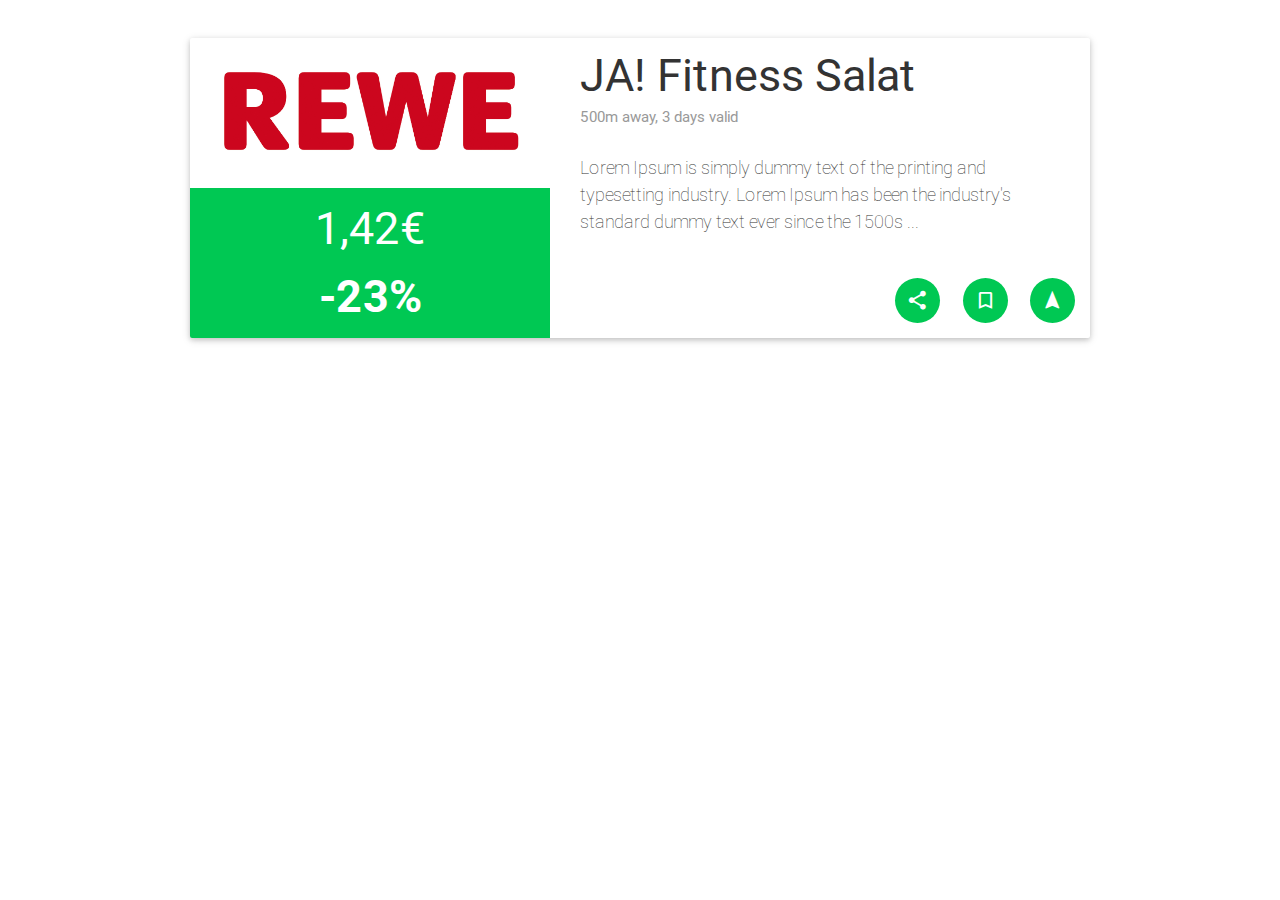
==== website/card-test.html @ 9ba270cf "started card implementation" ====
<html ng-app="crowdpaths">
<head>
    <title>Local Coupon</title>

    <meta charset="UTF-8">

    <!--Let browser know website is optimized for mobile-->
    <meta name="viewport" content="width=device-width, initial-scale=1.0, maximum-scale=1.0, user-scalable=no"/>
    <link rel="icon" href="img/favicon/favicon.png" type="image/x-icon"/>

    <!--Import materialize.css-->
    <link type="text/css" rel="stylesheet" href="styles/materialize.min.css" media="screen,projection"/>

    <!-- Readmore and JQuery -->
    <script src="libs/jquery-2.1.4.min.js"></script>
    <script type="text/javascript" src="http://viralpatel.net/blogs/demo/jquery/jquery.shorten.1.0.js"></script>

    <!-- Angulars Material CSS now available via Google CDN; version 0.8 used here
    <link rel="stylesheet" href="https://rawgit.com/angular/bower-material/master/angular-material.css">-->
    <link rel="stylesheet" href="materialize.min.css">

    <!-- Angular Material Dependencies -->
    <script src="libs/angular.min.js"></script>
    <script src="libs/angular-animate.min.js"></script>
    <script src="libs/angular-aria.min.js"></script>

    <!-- Angular Material Javascript now available via Google CDN; version 0.8 used here -->
    <script src="libs/angular-material.js"></script>
    <script src="libs/ng-text-truncate.js"></script>
    <script src="libs/pace.min.js"></script>

    <!-- Include all your script files here -->
    <script src="scripts/module.js"></script>
    <script type="text/javascript" src="scripts/materialize.min.js"></script>

    <!-- Add styles -->
    <link rel="stylesheet" type="text/css" href="styles/cards.css">
    <link rel="stylesheet" href="//maxcdn.bootstrapcdn.com/font-awesome/4.3.0/css/font-awesome.min.css">
    <link rel="stylesheet" type="text/css" href="styles/app.css">

</head>
<body ng-controller="MainController" layout="row">
<div class="card discount-card">
    <div class="left-container">
    <div class="shop-logo-container">
        <img class="shop-logo" src="img/rewe_logo.jpeg">
    </div>
    <div class="discount-container">
        <span class="price">1,42€</span>
        <span class="discount">-23%</span>
    </div>
    </div>
    <div class="right-container">
    <h1 class="title">JA! Fitness Salat</h1>
    <h2 class="sub-title">500m away, 3 days valid</h2>
    <div class="description">
    Lorem Ipsum is simply dummy text of the printing and typesetting industry. Lorem Ipsum has been the industry's
    standard dummy text ever since the 1500s ...
    </div>
    <div class="actions">
        <div class="action-item mdi-maps-navigation"></div>
        <div class="action-item mdi-action-bookmark-outline"></div>
        <div class="action-item mdi-social-share"></div>
    </div>
    </div>
</div>
</body>
</html>
---- website/styles/cards.css ----
.discount-card {
    max-width: 60rem;
    min-width: 20rem;
    margin: 2.5rem auto;
    height: 20rem;
}

.left-container {
    float: left;
    width: 40%;
    height: 20rem;
}

.shop-logo-container {
    height: 50%;
    padding: 1rem;
}

.shop-logo {
    display: block;
    max-width: 100%;
    object-fit: contain;
}

.discount-container {
    display: block;
    height: 50%;
    background-color: #00c853;
    padding: 0.5rem 1rem;
}

.price {
    display: block;
    color: white;
    font-size: 3rem;
    text-align: center;
    font-weight: ligher;
}

.discount {
    display: block;
    color: white;
    font-size: 3rem;
    text-align: center;
    font-weight: bolder;
}

.right-container {
    float: right;
    padding: 0 2rem;
    width: 60%;
    height: 20rem;
}

.title {
    margin: 1rem 0 0 0;
    color: #333;
    font-size: 3rem;
    line-height: 3rem;
}

.sub-title {
    color: #999;
    margin: 0.75rem 0 2rem 0;
    font-size: 1rem;
    line-height: 1rem;
}

.description {
    color: #333;
    font-size: 1.2rem;
    font-weight: lighter;
}

.actions {
    overflow: auto;
    position: absolute;
    right: 1rem;
    bottom: 1rem;
}

.action-item {
    float: right;
    height: 3rem;
    width: 3rem;
    margin-left: 1.5rem;
    background-color: rgb(0, 200, 83);
    border-radius: 50%;
    text-align: center;
    color: white;
    line-height: 3rem;
    font-size: 1.5rem;
}
---- website/styles/app.css ----
#navbar {
    background-color: #00C853;

}

#profile {

}

#profilePic {
    width: 100px;
    margin-top: 50px;
    margin-bottom: 50px;
    z-index: 999;
}

#profileBG {
    position: absolute;
    width: 100%;
    z-index: -999;
}
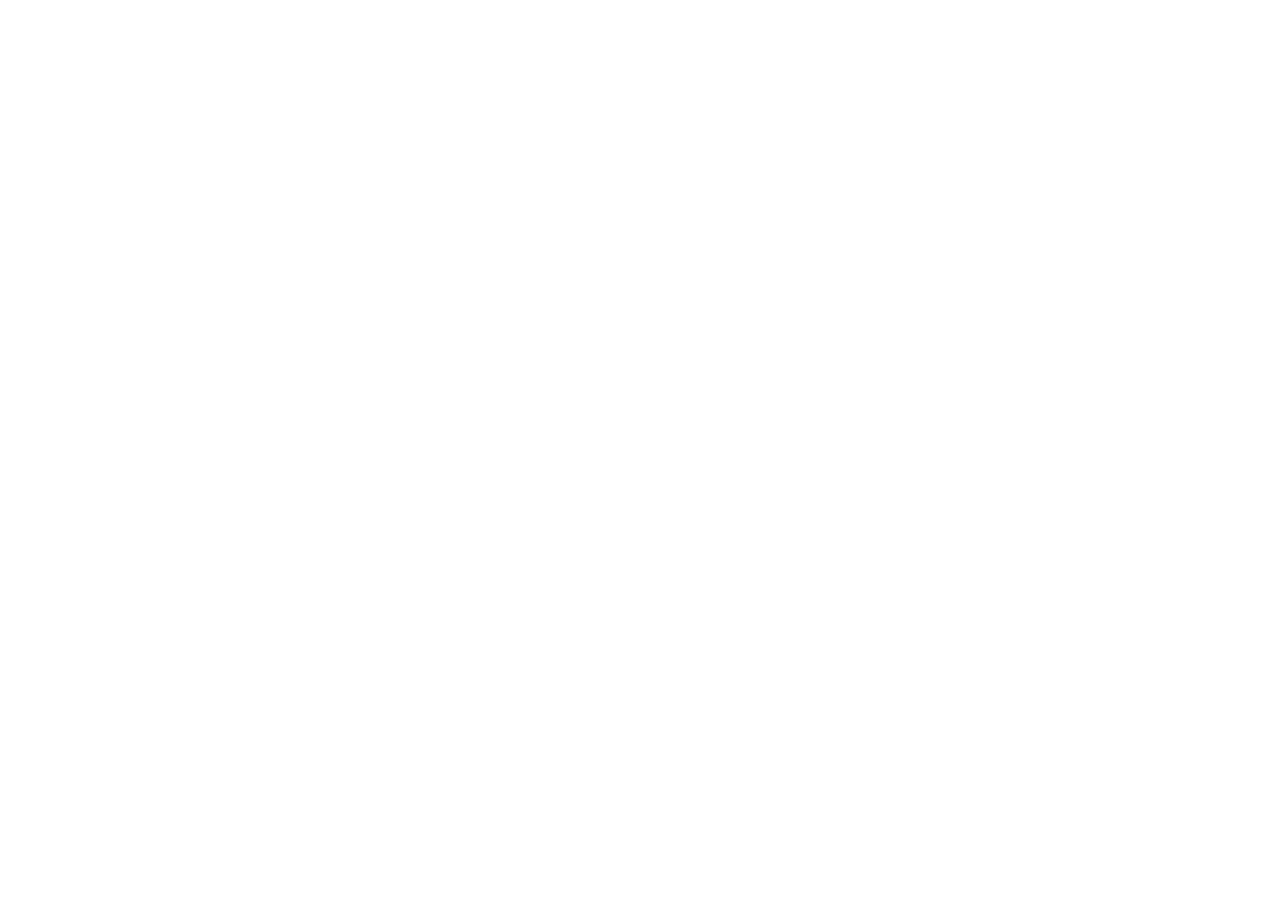
==== commit 78fd145d: "fixed header and added dummy cards" ====
--- a/website/card-test.html
+++ b/website/card-test.html
@@ -40,29 +40,6 @@
 
 </head>
 <body ng-controller="MainController" layout="row">
-<div class="card discount-card">
-    <div class="left-container">
-    <div class="shop-logo-container">
-        <img class="shop-logo" src="img/rewe_logo.jpeg">
-    </div>
-    <div class="discount-container">
-        <span class="price">1,42€</span>
-        <span class="discount">-23%</span>
-    </div>
-    </div>
-    <div class="right-container">
-    <h1 class="title">JA! Fitness Salat</h1>
-    <h2 class="sub-title">500m away, 3 days valid</h2>
-    <div class="description">
-    Lorem Ipsum is simply dummy text of the printing and typesetting industry. Lorem Ipsum has been the industry's
-    standard dummy text ever since the 1500s ...
-    </div>
-    <div class="actions">
-        <div class="action-item mdi-maps-navigation"></div>
-        <div class="action-item mdi-action-bookmark-outline"></div>
-        <div class="action-item mdi-social-share"></div>
-    </div>
-    </div>
-</div>
+
 </body>
 </html>--- a/website/styles/cards.css
+++ b/website/styles/cards.css
@@ -1,3 +1,7 @@
+.card-stream {
+    padding-top: 4rem;
+}
+
 .discount-card {
     max-width: 60rem;
     min-width: 20rem;
@@ -75,7 +79,7 @@
 .actions {
     overflow: auto;
     position: absolute;
-    right: 1rem;
+    right: 2rem;
     bottom: 1rem;
 }
 
--- a/website/styles/app.css
+++ b/website/styles/app.css
@@ -1,6 +1,8 @@
 #navbar {
     background-color: #00C853;
-
+    position: fixed;
+    top: 0;
+    z-index: 9999;
 }
 
 #profile {
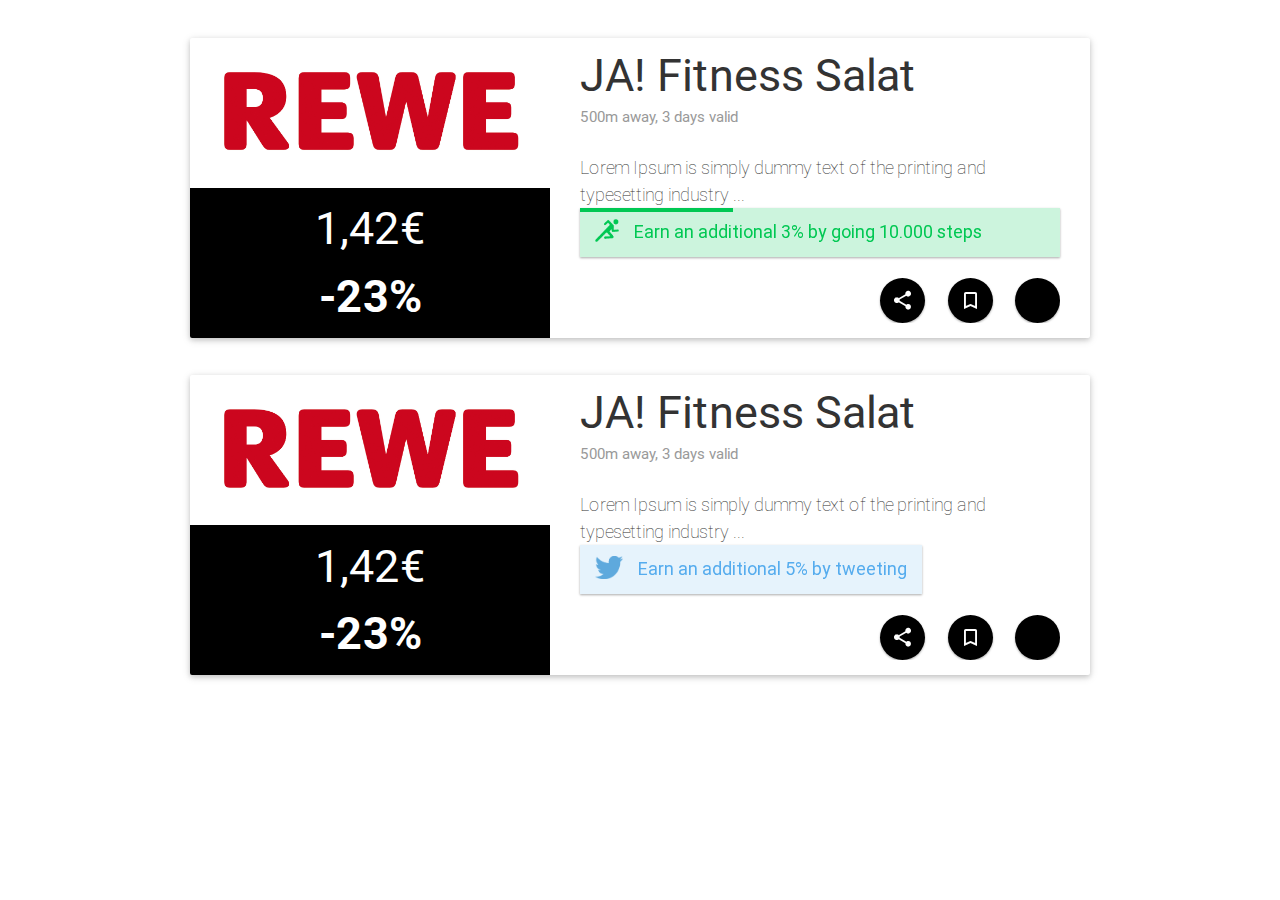
==== commit 20300577: "defined to card actions" ====
--- a/website/card-test.html
+++ b/website/card-test.html
@@ -41,5 +41,63 @@
 </head>
 <body ng-controller="MainController" layout="row">
 
+<div class="card discount-card">
+    <div class="left-container">
+        <div class="shop-logo-container">
+            <img class="shop-logo" src="img/rewe_logo.jpeg">
+        </div>
+        <div class="discount-container club">
+            <span class="price">1,42€</span>
+            <span class="discount">-23%</span>
+        </div>
+    </div>
+    <div class="right-container">
+        <h1 class="title">JA! Fitness Salat</h1>
+        <h2 class="sub-title">500m away, 3 days valid</h2>
+        <div class="description">
+            Lorem Ipsum is simply dummy text of the printing and typesetting industry ...
+        </div>
+        <div class="challenge waves-effect">
+            <div class="challenge-bar">
+                <div class="challenge-fill"></div>
+            </div>
+            <img class="challenge-icon" src="img/running-icon.png" />
+            <span class="challenge-text">Earn an additional 3% by going 10.000 steps</span>
+        </div>
+        <div class="actions">
+            <div class="action-item waves-effect club mdi-maps-direction"></div>
+            <div class="action-item waves-effect club mdi-action-bookmark-outline"></div>
+            <div class="action-item waves-effect club mdi-social-share"></div>
+        </div>
+    </div>
+</div>
+
+<div class="card discount-card">
+    <div class="left-container">
+        <div class="shop-logo-container">
+            <img class="shop-logo" src="img/rewe_logo.jpeg">
+        </div>
+        <div class="discount-container club">
+            <span class="price">1,42€</span>
+            <span class="discount">-23%</span>
+        </div>
+    </div>
+    <div class="right-container">
+        <h1 class="title">JA! Fitness Salat</h1>
+        <h2 class="sub-title">500m away, 3 days valid</h2>
+        <div class="description">
+            Lorem Ipsum is simply dummy text of the printing and typesetting industry ...
+        </div>
+        <div class="social-discount waves-effect">
+            <img class="social-icon" src="img/twitter.png" />
+            <span class="social-text">Earn an additional 5% by tweeting</span>
+        </div>
+        <div class="actions">
+            <div class="action-item waves-effect club mdi-maps-direction"></div>
+            <div class="action-item waves-effect club mdi-action-bookmark-outline"></div>
+            <div class="action-item waves-effect club mdi-social-share"></div>
+        </div>
+    </div>
+</div>
 </body>
 </html>--- a/website/styles/cards.css
+++ b/website/styles/cards.css
@@ -29,13 +29,11 @@
 .discount-container {
     display: block;
     height: 50%;
-    background-color: #00c853;
     padding: 0.5rem 1rem;
 }
 
 .price {
     display: block;
-    color: white;
     font-size: 3rem;
     text-align: center;
     font-weight: ligher;
@@ -43,7 +41,6 @@
 
 .discount {
     display: block;
-    color: white;
     font-size: 3rem;
     text-align: center;
     font-weight: bolder;
@@ -88,10 +85,91 @@
     height: 3rem;
     width: 3rem;
     margin-left: 1.5rem;
-    background-color: rgb(0, 200, 83);
     border-radius: 50%;
     text-align: center;
-    color: white;
     line-height: 3rem;
     font-size: 1.5rem;
+    box-shadow: 0 1px 3px rgba(0,0,0,0.12), 0 1px 2px rgba(0,0,0,0.24);
+}
+.action-item:hover {
+    cursor: pointer;
+    background-color: rgb(0, 200, 83);
+    color: white;
+}
+
+.club {
+    background-color: black;
+    color: white;
+}
+
+.fitness {
+    background-color: rgb(0, 200, 83);
+    color: white;
+}
+
+.groceries {
+    background-color: #FFC107;
+    color: #333;
+}
+
+.social-discount {
+background-color: rgba(85,172,238,0.15);
+    padding: 1rem;
+    box-shadow: 0 1px 3px rgba(0,0,0,0.12), 0 1px 2px rgba(0,0,0,0.24);
+}
+.social-discount:hover {
+    cursor: pointer;
+    box-shadow: 0 3px 6px rgba(0,0,0,0.16), 0 3px 6px rgba(0,0,0,0.23);
+}
+
+.social-icon {
+    height: 1.5rem;
+    margin-right: 1rem;
+    float: left;
+    margin-top: -0.25rem;
+}
+
+.social-text {
+    color: rgb(85,172,238);
+    font-size: 1.2rem;
+    line-height: 1.2rem;
+}
+
+.challenge {
+    display: block;
+    padding: 1rem;
+    background-color: rgba(0, 200, 83, 0.2);
+    box-shadow: 0 1px 3px rgba(0,0,0,0.12), 0 1px 2px rgba(0,0,0,0.24);
+}
+.challenge:hover {
+    cursor: pointer;
+    box-shadow: 0 3px 6px rgba(0,0,0,0.16), 0 3px 6px rgba(0,0,0,0.23);
+}
+
+.challenge-bar {
+    display: block;
+    width: 100%;
+    height: 4px;
+    color: black;
+    float: left;
+    margin: -1rem -1rem 0 -1rem;
+}
+
+.challenge-fill {
+    background-color: rgb(0, 200, 83);
+    height: 100%;
+    width: 34%;
+}
+
+.challenge-icon {
+    height: 1.5rem;
+    margin-right: 1rem;
+    float: left;
+    margin-top: -0.25rem;
+}
+
+.challenge-text {
+    color: rgb(0, 200, 83);
+    font-size: 1.2rem;
+    line-height: 1.2rem;
 }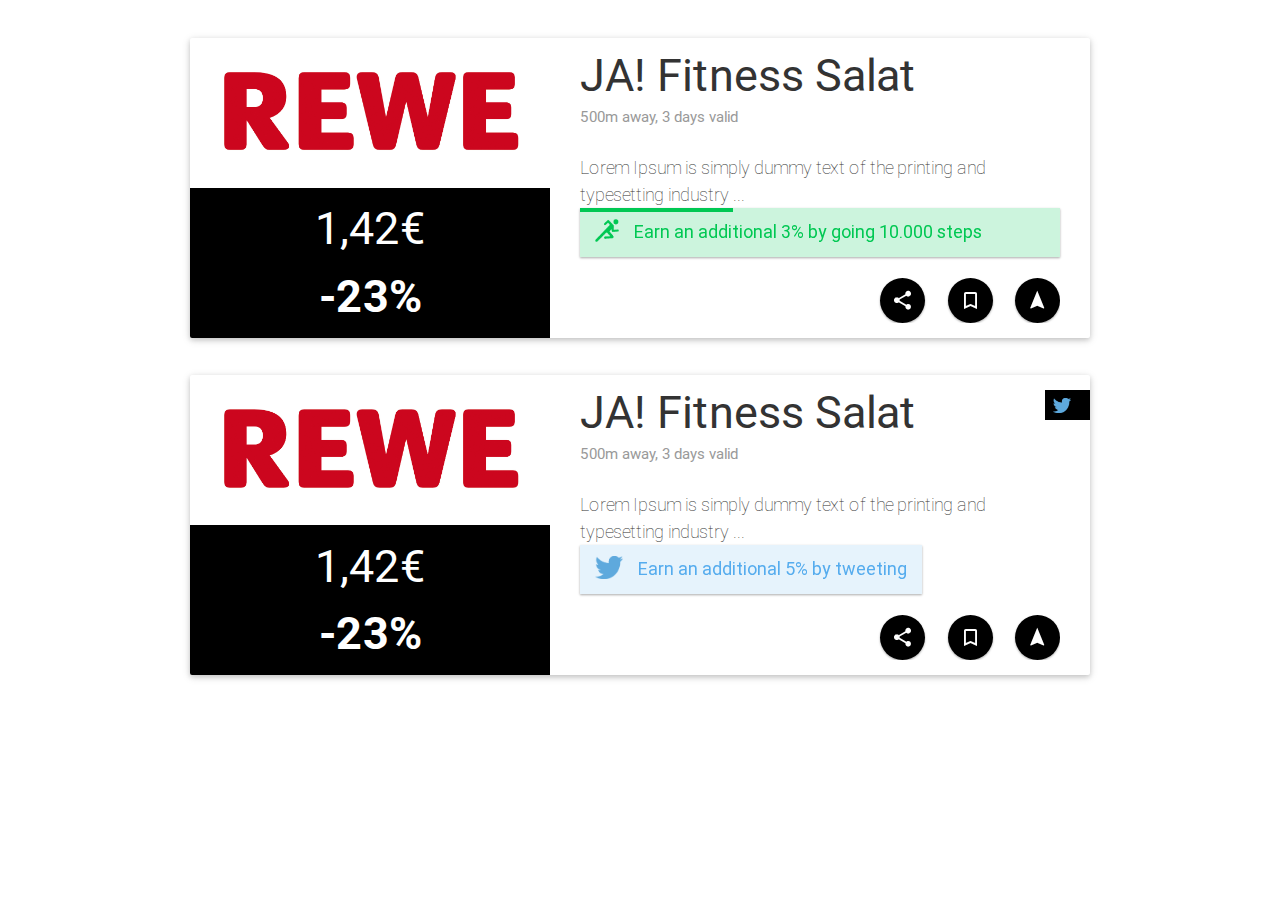
==== commit ecd93a78: "added badge to card" ====
--- a/website/card-test.html
+++ b/website/card-test.html
@@ -17,7 +17,7 @@
 
     <!-- Angulars Material CSS now available via Google CDN; version 0.8 used here
     <link rel="stylesheet" href="https://rawgit.com/angular/bower-material/master/angular-material.css">-->
-    <link rel="stylesheet" href="materialize.min.css">
+    <link rel="stylesheet" href="styles/materialize.min.css">
 
     <!-- Angular Material Dependencies -->
     <script src="libs/angular.min.js"></script>
@@ -65,7 +65,7 @@
             <span class="challenge-text">Earn an additional 3% by going 10.000 steps</span>
         </div>
         <div class="actions">
-            <div class="action-item waves-effect club mdi-maps-direction"></div>
+            <div class="action-item waves-effect club mdi-maps-navigation"></div>
             <div class="action-item waves-effect club mdi-action-bookmark-outline"></div>
             <div class="action-item waves-effect club mdi-social-share"></div>
         </div>
@@ -83,6 +83,9 @@
         </div>
     </div>
     <div class="right-container">
+        <div class="badge club">
+            <img class="badge-icon" src="img/twitter.png" />
+        </div>
         <h1 class="title">JA! Fitness Salat</h1>
         <h2 class="sub-title">500m away, 3 days valid</h2>
         <div class="description">
@@ -93,7 +96,7 @@
             <span class="social-text">Earn an additional 5% by tweeting</span>
         </div>
         <div class="actions">
-            <div class="action-item waves-effect club mdi-maps-direction"></div>
+            <div class="action-item waves-effect club mdi-maps-navigation"></div>
             <div class="action-item waves-effect club mdi-action-bookmark-outline"></div>
             <div class="action-item waves-effect club mdi-social-share"></div>
         </div>
--- a/website/styles/cards.css
+++ b/website/styles/cards.css
@@ -51,6 +51,20 @@
     padding: 0 2rem;
     width: 60%;
     height: 20rem;
+}
+
+.badge {
+    float: right;
+    width: 3rem;
+    margin-right: -2rem;
+    margin-top: 1rem;
+    height: 2rem;
+    padding-top: 0.5rem;
+    padding-left: 0.5rem;
+}
+
+.badge-icon {
+    height: 1rem;
 }
 
 .title {
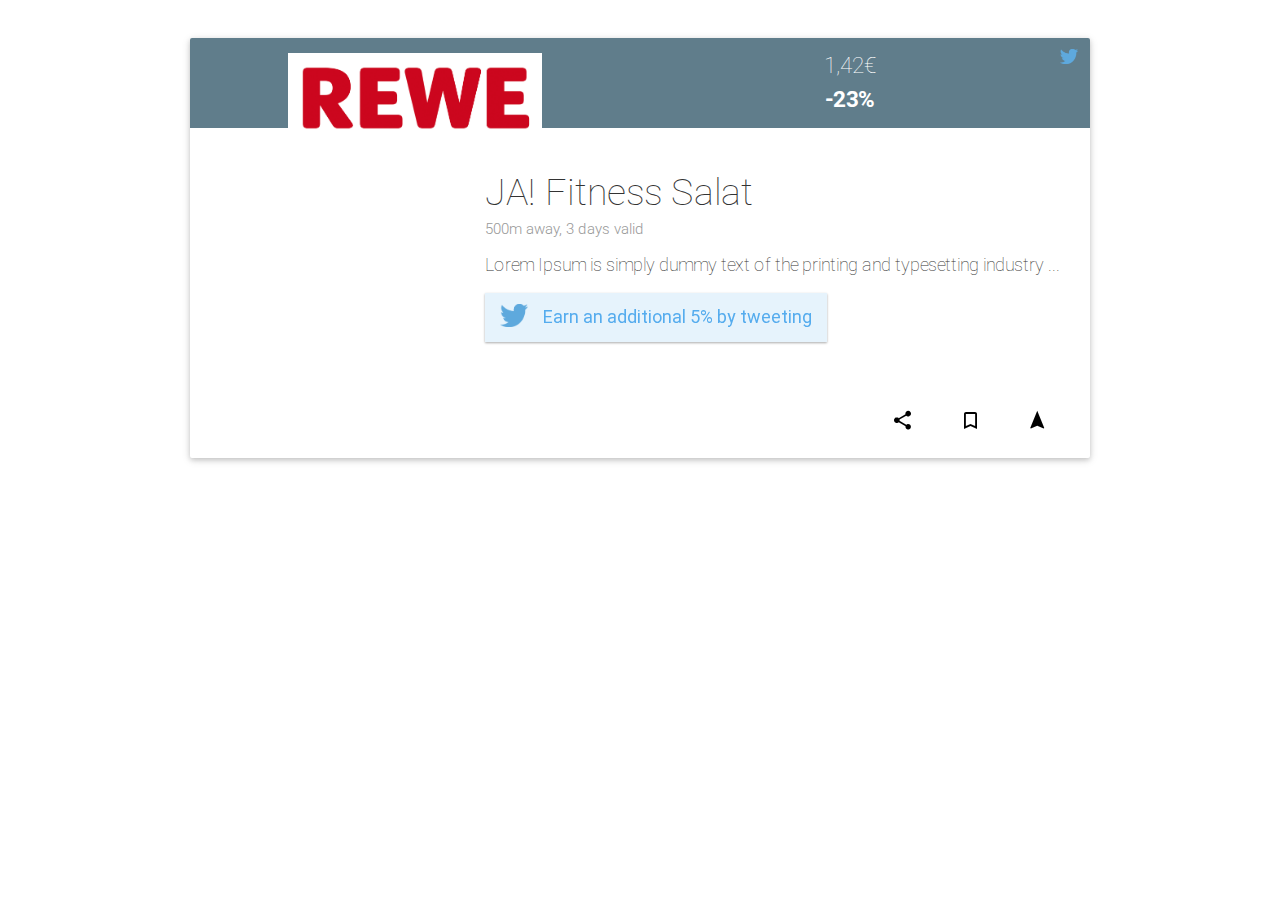
==== commit d9db7a2b: "updated card styles" ====
--- a/website/card-test.html
+++ b/website/card-test.html
@@ -42,50 +42,19 @@
 <body ng-controller="MainController" layout="row">
 
 <div class="card discount-card">
-    <div class="left-container">
+    <div class="top-container club">
         <div class="shop-logo-container">
             <img class="shop-logo" src="img/rewe_logo.jpeg">
         </div>
-        <div class="discount-container club">
+        <div class="discount-container">
+            <div class="badge club">
+                <img class="badge-icon" src="img/twitter.png" />
+            </div>
             <span class="price">1,42€</span>
             <span class="discount">-23%</span>
         </div>
     </div>
-    <div class="right-container">
-        <h1 class="title">JA! Fitness Salat</h1>
-        <h2 class="sub-title">500m away, 3 days valid</h2>
-        <div class="description">
-            Lorem Ipsum is simply dummy text of the printing and typesetting industry ...
-        </div>
-        <div class="challenge waves-effect">
-            <div class="challenge-bar">
-                <div class="challenge-fill"></div>
-            </div>
-            <img class="challenge-icon" src="img/running-icon.png" />
-            <span class="challenge-text">Earn an additional 3% by going 10.000 steps</span>
-        </div>
-        <div class="actions">
-            <div class="action-item waves-effect club mdi-maps-navigation"></div>
-            <div class="action-item waves-effect club mdi-action-bookmark-outline"></div>
-            <div class="action-item waves-effect club mdi-social-share"></div>
-        </div>
-    </div>
-</div>
-
-<div class="card discount-card">
-    <div class="left-container">
-        <div class="shop-logo-container">
-            <img class="shop-logo" src="img/rewe_logo.jpeg">
-        </div>
-        <div class="discount-container club">
-            <span class="price">1,42€</span>
-            <span class="discount">-23%</span>
-        </div>
-    </div>
-    <div class="right-container">
-        <div class="badge club">
-            <img class="badge-icon" src="img/twitter.png" />
-        </div>
+    <div class="bottom-container">
         <h1 class="title">JA! Fitness Salat</h1>
         <h2 class="sub-title">500m away, 3 days valid</h2>
         <div class="description">
@@ -96,9 +65,9 @@
             <span class="social-text">Earn an additional 5% by tweeting</span>
         </div>
         <div class="actions">
-            <div class="action-item waves-effect club mdi-maps-navigation"></div>
-            <div class="action-item waves-effect club mdi-action-bookmark-outline"></div>
-            <div class="action-item waves-effect club mdi-social-share"></div>
+            <div class="action-item waves-effect mdi-maps-navigation"></div>
+            <div class="action-item waves-effect mdi-action-bookmark-outline"></div>
+            <div class="action-item waves-effect mdi-social-share"></div>
         </div>
     </div>
 </div>
--- a/website/styles/cards.css
+++ b/website/styles/cards.css
@@ -1,65 +1,67 @@
 .card-stream {
     padding-top: 4rem;
+    margin: 0 3rem;
 }
 
 .discount-card {
     max-width: 60rem;
     min-width: 20rem;
     margin: 2.5rem auto;
-    height: 20rem;
-}
-
-.left-container {
-    float: left;
-    width: 40%;
-    height: 20rem;
+}
+
+.top-container {
+    width: 100%;
+    height: 6rem;
 }
 
 .shop-logo-container {
-    height: 50%;
     padding: 1rem;
+    width: 50%;
+    float: left;
 }
 
 .shop-logo {
-    display: block;
-    max-width: 100%;
+    display: inline;
+    width: 100%;
     object-fit: contain;
+    max-height: 6rem;
 }
 
 .discount-container {
-    display: block;
-    height: 50%;
-    padding: 0.5rem 1rem;
+    display: inline;
+    height: 6rem;
+    float: right;
+    width: 50%;
+    padding: 0.75rem 3rem 0.75rem 1rem;
 }
 
 .price {
     display: block;
-    font-size: 3rem;
+    font-size: 1.5rem;
     text-align: center;
-    font-weight: ligher;
+    font-weight: lighter;
 }
 
 .discount {
     display: block;
-    font-size: 3rem;
+    font-size: 1.5rem;
     text-align: center;
     font-weight: bolder;
 }
 
-.right-container {
+.bottom-container {
     float: right;
     padding: 0 2rem;
-    width: 60%;
+    /*width: 60%;*/
     height: 20rem;
 }
 
 .badge {
     float: right;
     width: 3rem;
-    margin-right: -2rem;
-    margin-top: 1rem;
+    margin-right: -3.5rem;
     height: 2rem;
-    padding-top: 0.5rem;
+    z-index: 9000;
     padding-left: 0.5rem;
 }
 
@@ -70,21 +72,24 @@
 .title {
     margin: 1rem 0 0 0;
     color: #333;
-    font-size: 3rem;
-    line-height: 3rem;
+    font-size: 2.5rem;
+    line-height: 2.5rem;
+    font-weight: lighter;
 }
 
 .sub-title {
     color: #999;
-    margin: 0.75rem 0 2rem 0;
+    margin: 0.75rem 0 1rem 0;
     font-size: 1rem;
     line-height: 1rem;
+    font-weight: 300;
 }
 
 .description {
     color: #333;
     font-size: 1.2rem;
     font-weight: lighter;
+    margin-bottom: 1rem;
 }
 
 .actions {
@@ -103,7 +108,8 @@
     text-align: center;
     line-height: 3rem;
     font-size: 1.5rem;
-    box-shadow: 0 1px 3px rgba(0,0,0,0.12), 0 1px 2px rgba(0,0,0,0.24);
+    background-color: white;
+    color: black;
 }
 .action-item:hover {
     cursor: pointer;
@@ -112,7 +118,7 @@
 }
 
 .club {
-    background-color: black;
+    background-color: #607D8B;
     color: white;
 }
 
@@ -186,4 +192,11 @@
     color: rgb(0, 200, 83);
     font-size: 1.2rem;
     line-height: 1.2rem;
+}
+
+
+@media (max-width: 640px) {
+    .card-stream {
+        margin: 0 1rem;
+    }
 }--- a/website/styles/app.css
+++ b/website/styles/app.css
@@ -1,24 +1,111 @@
 #navbar {
     background-color: #00C853;
-    position: fixed;
+    position: absolute;
     top: 0;
     z-index: 9999;
 }
 
 #profile {
-
+    height: 120px;
+    display: block;
+    color: black;
 }
 
 #profilePic {
-    width: 100px;
-    margin-top: 50px;
-    margin-bottom: 50px;
-    z-index: 999;
+    width: 60px;
+    height: 60px;
+    object-fit: cover;
+    margin-left: 20px;
+    position:relative;
+    top: 30px;
+    border-radius: 60px;
+
 }
 
 #profileBG {
     position: absolute;
-    width: 100%;
-    z-index: -999;
+    object-fit: cover;
+    width: 300px;
+    height: 120px;
+    z-index: -900;
 }
 
+#profile span{
+    display: block;
+    height: 30px;
+    line-height: 30px;
+    margin-left: 10px;
+    font-weight: 400;
+    font-size: 100%;
+}
+
+#profileName{
+    font-size: 150% !important;
+    font-weight: 300 !important;
+    margin-top: -30px;
+}
+
+#profileSpans{
+    background-color: rgba(255,255,255,0.4);
+    width: 235px;
+    margin-left: 50px;
+    padding-left: 45px;
+}
+
+.switch label input[type=checkbox]:checked+.lever {
+    background-color: #00C853 !important;
+}
+
+.switch label input[type=checkbox]:checked+.lever:after {
+    background-color: #008926 !important;
+}
+
+.switch {
+    margin-left: 10px;
+}
+
+.switch i{
+    margin-left: 3px;
+    vertical-align: middle;
+}
+
+.switchTitle{
+    color: #666666;
+    margin-left: 10px;
+    font-size: 16px;
+    vertical-align: middle;
+    display:inline;
+}
+
+.lever{
+    margin-top: 24px !important;
+}
+
+.iconFilter{
+    display: inline !important;
+
+}
+
+.iconFilter i{
+    display: inline-block;
+    margin-top: 17.5px;
+    font-size: 1.5em !important;
+}
+
+.labelFilter{
+    margin-top: 26px;
+}
+
+.filterBox{
+    height:65px;
+}
+
+[type="checkbox"].filled-in:checked+label:after {
+    border: 2px solid #00C853 !important;
+    background-color: #00C853 !important;
+}
+
+.filterBox > .switchTitle{
+    left: 70px;
+    position: absolute;
+}